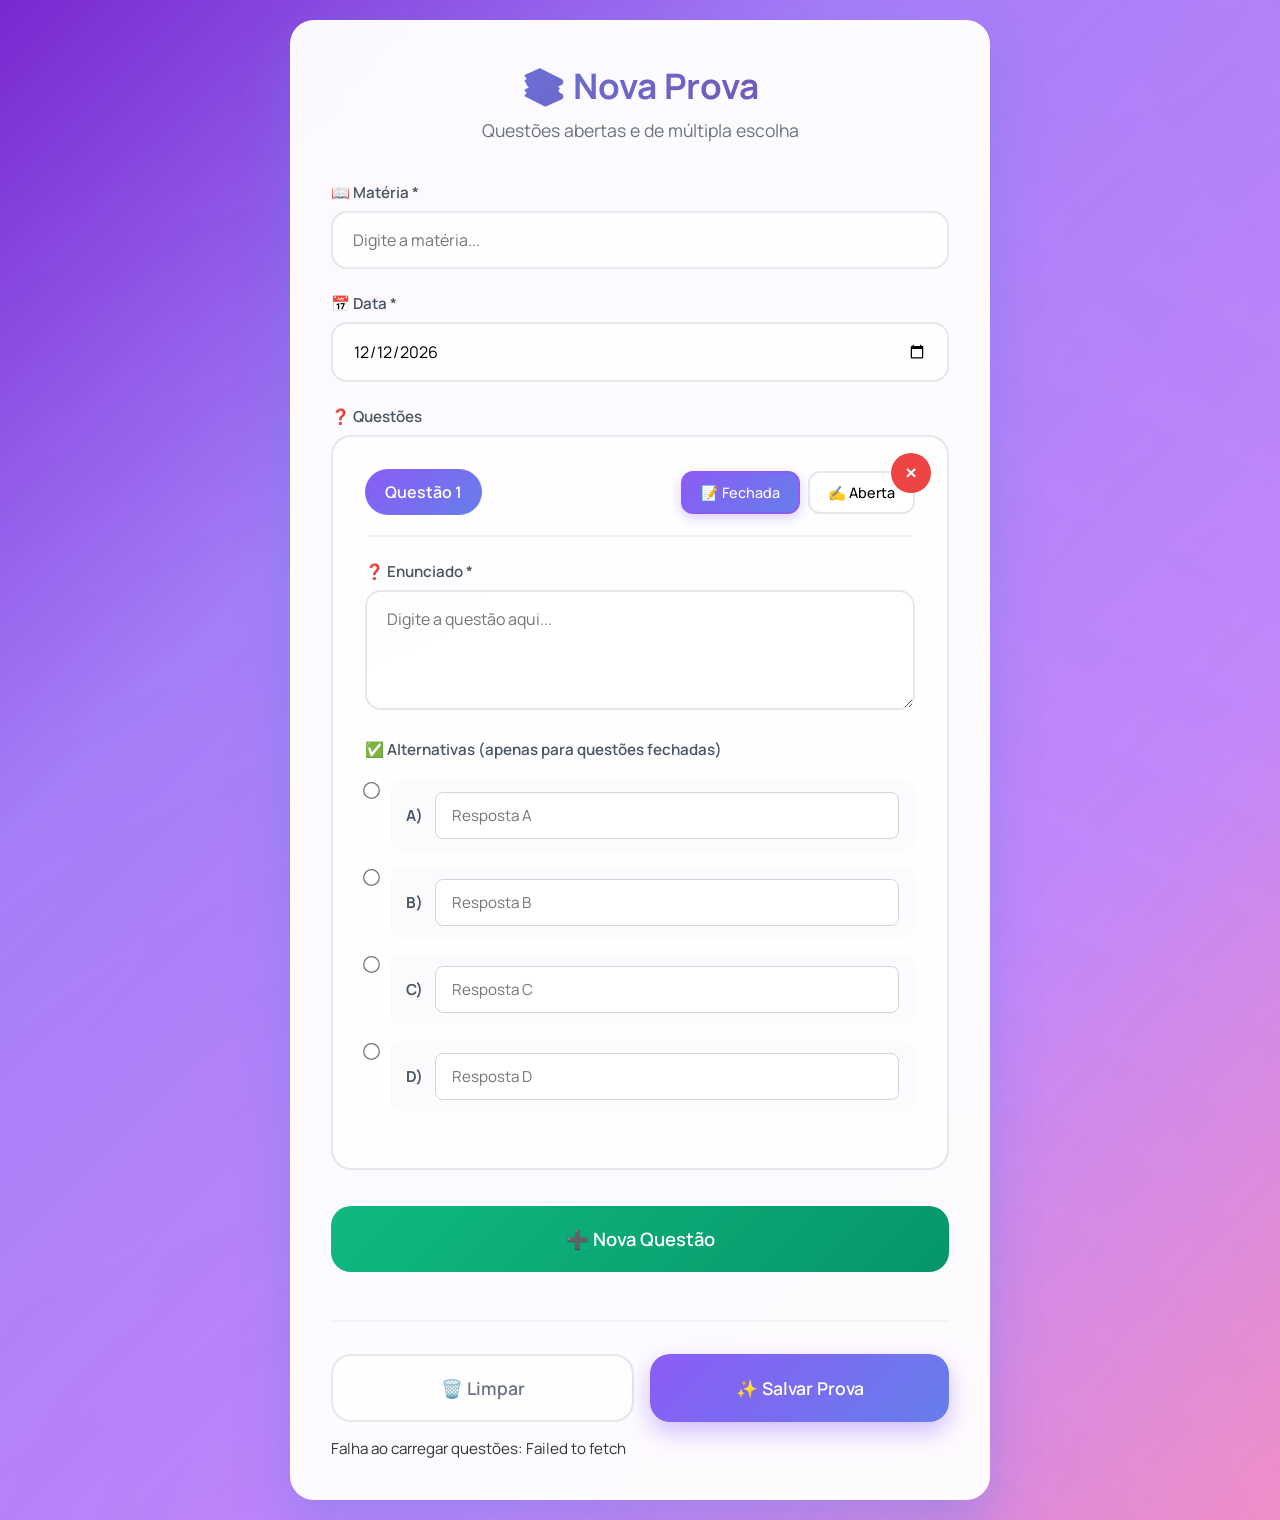
==== prova.html @ 865635bc "Primeiro commit do projeto" ====
<!DOCTYPE html>
<html lang="pt-BR">
<head>
    <meta charset="UTF-8">
    <meta name="viewport" content="width=device-width, initial-scale=1.0">
    <title>Cadastrar Prova - Professor</title>
    <link href="https://fonts.googleapis.com/css2?family=Manrope:wght@300;400;500;600;700&display=swap" rel="stylesheet">
    <link rel="stylesheet" href="style.css">
</head>
<body>
    <div class="container">
        <div class="header">
            <h1>📚 Nova Prova</h1>
            <p>Questões abertas e de múltipla escolha</p>
        </div>

        <form id="provaForm">
            <!-- Matéria -->
            <div class="form-group">
                <label>📖 Matéria *</label>
                <input type="text" id="materiaInput" name="materia" 
                       placeholder="Digite a matéria..." required>
            </div>

            <!-- Data -->
            <div class="form-group">
                <label>📅 Data *</label>
                <input type="date" id="data" name="data" required>
            </div>

            <!-- Questões -->
            <div class="form-group full-width">
                <label>❓ Questões</label>
                <div id="questoesContainer"></div>
                <button type="button" class="btn-add-questao" onclick="adicionarQuestao()">
                    ➕ Nova Questão
                </button>
            </div>

            <div class="btn-container">
                <button type="button" class="btn btn-secondary" onclick="limparTudo()">🗑️ Limpar</button>
                <button type="submit" class="btn btn-primary">✨ Salvar Prova</button>
            </div>
        </form>

        <div id="successMessage" class="success" style="display:none">
            🎉 Prova salva com sucesso!
        </div>

        <div id="apiStatus" class="api-status" style="margin-top: 1rem; color: #333; font-size: 0.95rem;">
            Carregando status da API...
        </div>
    </div>

    <script src="script.js"></script>
</body>
</html>
---- style.css ----
* { 
    margin: 0; 
    padding: 0; 
    box-sizing: border-box; 
}

body {
    font-family: 'Manrope', sans-serif;
    /* Fundo do mar roxo se mexendo */
    background: 
        /* Ondas roxas sutis */
        radial-gradient(circle at 20% 80%, rgba(139,92,246,0.15) 0%, transparent 50%),
        radial-gradient(circle at 80% 20%, rgba(168,85,247,0.12) 0%, transparent 50%),
        radial-gradient(circle at 50% 100%, rgba(106,17,203,0.1) 0%, transparent 40%),
        /* Gradiente mar roxo principal */
        linear-gradient(135deg, 
            rgba(106,17,203,0.85) 0%, 
            rgba(139,92,246,0.75) 30%, 
            rgba(168,85,247,0.65) 70%, 
            rgba(236,72,153,0.55) 100%);
    min-height: 100vh;
    padding: 20px;
    display: flex;
    align-items: center;
    justify-content: center;
    animation: oceanWave 15s ease-in-out infinite;
}

@keyframes oceanWave {
    0%, 100% { 
        background-position: 0% 50%, 20% 80%, 80% 20%, 50% 100%; 
        transform: scale(1);
    }
    33% { 
        background-position: 10% 45%, 30% 75%, 70% 25%, 60% 95%; 
        transform: scale(1.02);
    }
    66% { 
        background-position: -5% 55%, 10% 85%, 90% 15%, 40% 105%; 
        transform: scale(1.01);
    }
}

.container {
    background: rgba(255,255,255,0.95);
    backdrop-filter: blur(20px);
    border-radius: 24px;
    padding: 40px;
    max-width: 700px;
    width: 100%;
    box-shadow: 0 25px 50px rgba(102,126,234,0.3);
    border: 1px solid rgba(255,255,255,0.2);
}

/* Resto do CSS permanece igual... */
.header {
    text-align: center;
    margin-bottom: 40px;
}

.header h1 {
    color: #5a3fd4;
    font-size: 2.2rem;
    font-weight: 700;
    margin-bottom: 8px;
    background: linear-gradient(135deg, #667eea, #764ba2);
    -webkit-background-clip: text;
    -webkit-text-fill-color: transparent;
    background-clip: text;
}

.header p {
    color: #6b7280;
    font-size: 1.1rem;
    font-weight: 400;
}

.form-group {
    margin-bottom: 24px;
}

label {
    display: block;
    font-weight: 600;
    color: #4b5563;
    margin-bottom: 8px;
    font-size: 0.95rem;
}

input, textarea, select {
    width: 100%;
    padding: 16px 20px;
    border: 2px solid #e5e7eb;
    border-radius: 16px;
    font-family: 'Manrope', sans-serif;
    font-size: 1rem;
    transition: all 0.3s ease;
    background: rgba(255,255,255,0.8);
}

input:focus, textarea:focus, select:focus {
    outline: none;
    border-color: #8b5cf6;
    box-shadow: 0 0 0 3px rgba(139,92,246,0.1);
    transform: translateY(-2px);
}

textarea {
    resize: vertical;
    min-height: 120px;
    font-family: 'Manrope', sans-serif;
}

.full-width {
    margin-bottom: 32px;
}

.questao-card {
    background: rgba(255,255,255,0.7);
    border: 2px solid #e5e7eb;
    border-radius: 20px;
    padding: 32px;
    margin-bottom: 20px;
    position: relative;
    transition: all 0.3s ease;
}

.questao-card:hover {
    border-color: #8b5cf6;
    box-shadow: 0 10px 30px rgba(139,92,246,0.15);
}

.questao-header {
    display: flex;
    justify-content: space-between;
    align-items: center;
    margin-bottom: 24px;
    padding-bottom: 20px;
    border-bottom: 2px solid #f3f4f6;
}

.numero-questao {
    background: linear-gradient(135deg, #8b5cf6, #667eea);
    color: white;
    padding: 12px 20px;
    border-radius: 24px;
    font-weight: 600;
    font-size: 1rem;
}

.tipo-selector {
    display: flex;
    gap: 8px;
}

.btn-tipo {
    padding: 10px 18px;
    border: 2px solid #e5e7eb;
    border-radius: 12px;
    background: white;
    cursor: pointer;
    font-family: 'Manrope', sans-serif;
    font-size: 0.9rem;
    font-weight: 500;
    transition: all 0.2s ease;
    white-space: nowrap;
}

.btn-tipo:hover {
    border-color: #8b5cf6;
    transform: translateY(-1px);
}

.btn-tipo.active {
    background: linear-gradient(135deg, #8b5cf6, #667eea);
    color: white;
    border-color: #8b5cf6;
    box-shadow: 0 4px 12px rgba(139,92,246,0.3);
}

.btn-remover {
    position: absolute;
    top: 16px;
    right: 16px;
    background: #ef4444;
    color: white;
    border: none;
    width: 40px;
    height: 40px;
    border-radius: 50%;
    cursor: pointer;
    font-weight: bold;
    font-size: 1.2rem;
    transition: all 0.2s ease;
    display: flex;
    align-items: center;
    justify-content: center;
}

.btn-remover:hover {
    background: #dc2626;
    transform: scale(1.1);
}

.alternativas {
    display: grid;
    gap: 16px;
    margin-top: 20px;
}

.alternativas.oculta {
    display: none;
}

.alternativa {
    display: flex;
    gap: 12px;
    align-items: flex-start;
}

.alternativa input[type="radio"] {
    width: auto;
    margin: 4px 0 0 0;
    transform: scale(1.3);
    flex-shrink: 0;
}

.alternativa label {
    margin: 0;
    flex: 1;
    display: flex;
    align-items: center;
    gap: 12px;
    padding: 12px 16px;
    background: rgba(248,250,252,0.5);
    border-radius: 12px;
    cursor: pointer;
    transition: all 0.2s ease;
}

.alternativa label:hover {
    background: rgba(248,250,252,0.8);
    transform: translateX(4px);
}

.alternativa input[type="text"] {
    flex: 1;
    margin: 0;
    padding: 12px 16px;
    border: 1px solid #d1d5db;
    border-radius: 8px;
    font-size: 0.95rem;
}

.btn-add-questao {
    width: 100%;
    padding: 20px;
    background: linear-gradient(135deg, #10b981, #059669);
    color: white;
    border: none;
    border-radius: 20px;
    font-family: 'Manrope', sans-serif;
    font-size: 1.15rem;
    font-weight: 600;
    cursor: pointer;
    transition: all 0.3s ease;
    margin-top: 16px;
}

.btn-add-questao:hover {
    transform: translateY(-3px);
    box-shadow: 0 15px 35px rgba(16,185,129,0.4);
}

.btn-container {
    display: flex;
    gap: 16px;
    margin-top: 48px;
    padding-top: 32px;
    border-top: 2px solid #f3f4f6;
}

.btn {
    flex: 1;
    padding: 20px 24px;
    border: none;
    border-radius: 20px;
    font-family: 'Manrope', sans-serif;
    font-size: 1.1rem;
    font-weight: 600;
    cursor: pointer;
    transition: all 0.3s ease;
}

.btn-primary {
    background: linear-gradient(135deg, #8b5cf6, #667eea);
    color: white;
    box-shadow: 0 10px 25px rgba(139,92,246,0.4);
}

.btn-primary:hover {
    transform: translateY(-3px);
    box-shadow: 0 20px 40px rgba(139,92,246,0.5);
}

.btn-secondary {
    background: rgba(255,255,255,0.8);
    color: #6b7280;
    border: 2px solid #e5e7eb;
}

.btn-secondary:hover {
    background: white;
    border-color: #d1d5db;
    transform: translateY(-2px);
}

.success {
    background: linear-gradient(135deg, #10b981, #059669);
    color: white;
    padding: 24px;
    border-radius: 20px;
    text-align: center;
    margin-top: 32px;
    font-weight: 600;
    box-shadow: 0 10px 30px rgba(16,185,129,0.3);
    animation: slideIn 0.5s ease;
}

@keyframes slideIn {
    from { opacity: 0; transform: translateY(20px); }
    to { opacity: 1; transform: translateY(0); }
}

@media (max-width: 768px) {
    .container {
        padding: 28px 20px;
        margin: 10px;
    }
    
    .header h1 { font-size: 1.9rem; }
    
    .questao-header {
        flex-direction: column;
        align-items: flex-start;
        gap: 16px;
    }
    
    .tipo-selector {
        width: 100%;
        justify-content: space-between;
    }
    
    .btn-remover {
        position: static;
        align-self: flex-end;
    }
    
    .alternativa {
        flex-direction: column;
        gap: 8px;
    }
    
    .alternativa label {
        flex-direction: column;
        align-items: flex-start;
        padding: 16px;
    }
}

@media (max-width: 480px) {
    .btn-container { flex-direction: column; }
    .tipo-selector { flex-direction: column; gap: 8px; }
} 
* { 
    margin: 0; 
    padding: 0; 
    box-sizing: border-box; 
}

body {
    font-family: 'Manrope', sans-serif;
    /* Fundo mar roxo + imagem temática de prova */
    background: 
        /* Imagem de papel/textura acadêmica roxa */
        url('https://images.unsplash.com/photo-1454165804606-c3d57bc86b40?ixlib=rb-4.0.3&auto=format&fit=crop&w=2070&q=85'),
        /* Ondas roxas sutis */
        radial-gradient(circle at 20% 80%, rgba(139,92,246,0.2) 0%, transparent 50%),
        radial-gradient(circle at 80% 20%, rgba(168,85,247,0.15) 0%, transparent 50%),
        radial-gradient(circle at 50% 100%, rgba(106,17,203,0.12) 0%, transparent 40%),
        /* Gradiente mar roxo principal */
        linear-gradient(135deg, 
            rgba(106,17,203,0.9) 0%, 
            rgba(139,92,246,0.8) 30%, 
            rgba(168,85,247,0.7) 70%, 
            rgba(236,72,153,0.6) 100%);
    background-size: cover, 200% 200%, 180% 180%, 150% 150%, 100%;
    background-position: center, 0% 50%, 20% 80%, 80% 20%, 0% 0%;
    background-blend-mode: overlay, screen, screen, screen, normal;
    min-height: 100vh;
    padding: 20px;
    display: flex;
    align-items: center;
    justify-content: center;
    animation: academicWave 18s ease-in-out infinite;
}

@keyframes academicWave {
    0%, 100% { 
        background-position: center, 0% 50%, 20% 80%, 80% 20%, 0% 0%; 
        transform: scale(1);
    }
    33% { 
        background-position: center, 10% 45%, 30% 75%, 70% 25%, 0% 0%; 
        transform: scale(1.015);
    }
    66% { 
        background-position: center, -5% 55%, 10% 85%, 90% 15%, 0% 0%; 
        transform: scale(1.01);
    }
}

.container {
    background: rgba(255,255,255,0.97);
    backdrop-filter: blur(25px);
    border-radius: 24px;
    padding: 40px;
    max-width: 700px;
    width: 100%;
    box-shadow: 0 25px 50px rgba(102,126,234,0.4);
    border: 1px solid rgba(255,255,255,0.3);
}

/* Resto do CSS permanece igual... */
.header {
    text-align: center;
    margin-bottom: 40px;
}

.header h1 {
    color: #5a3fd4;
    font-size: 2.2rem;
    font-weight: 700;
    margin-bottom: 8px;
    background: linear-gradient(135deg, #667eea, #764ba2);
    -webkit-background-clip: text;
    -webkit-text-fill-color: transparent;
    background-clip: text;
}

.header p {
    color: #6b7280;
    font-size: 1.1rem;
    font-weight: 400;
}
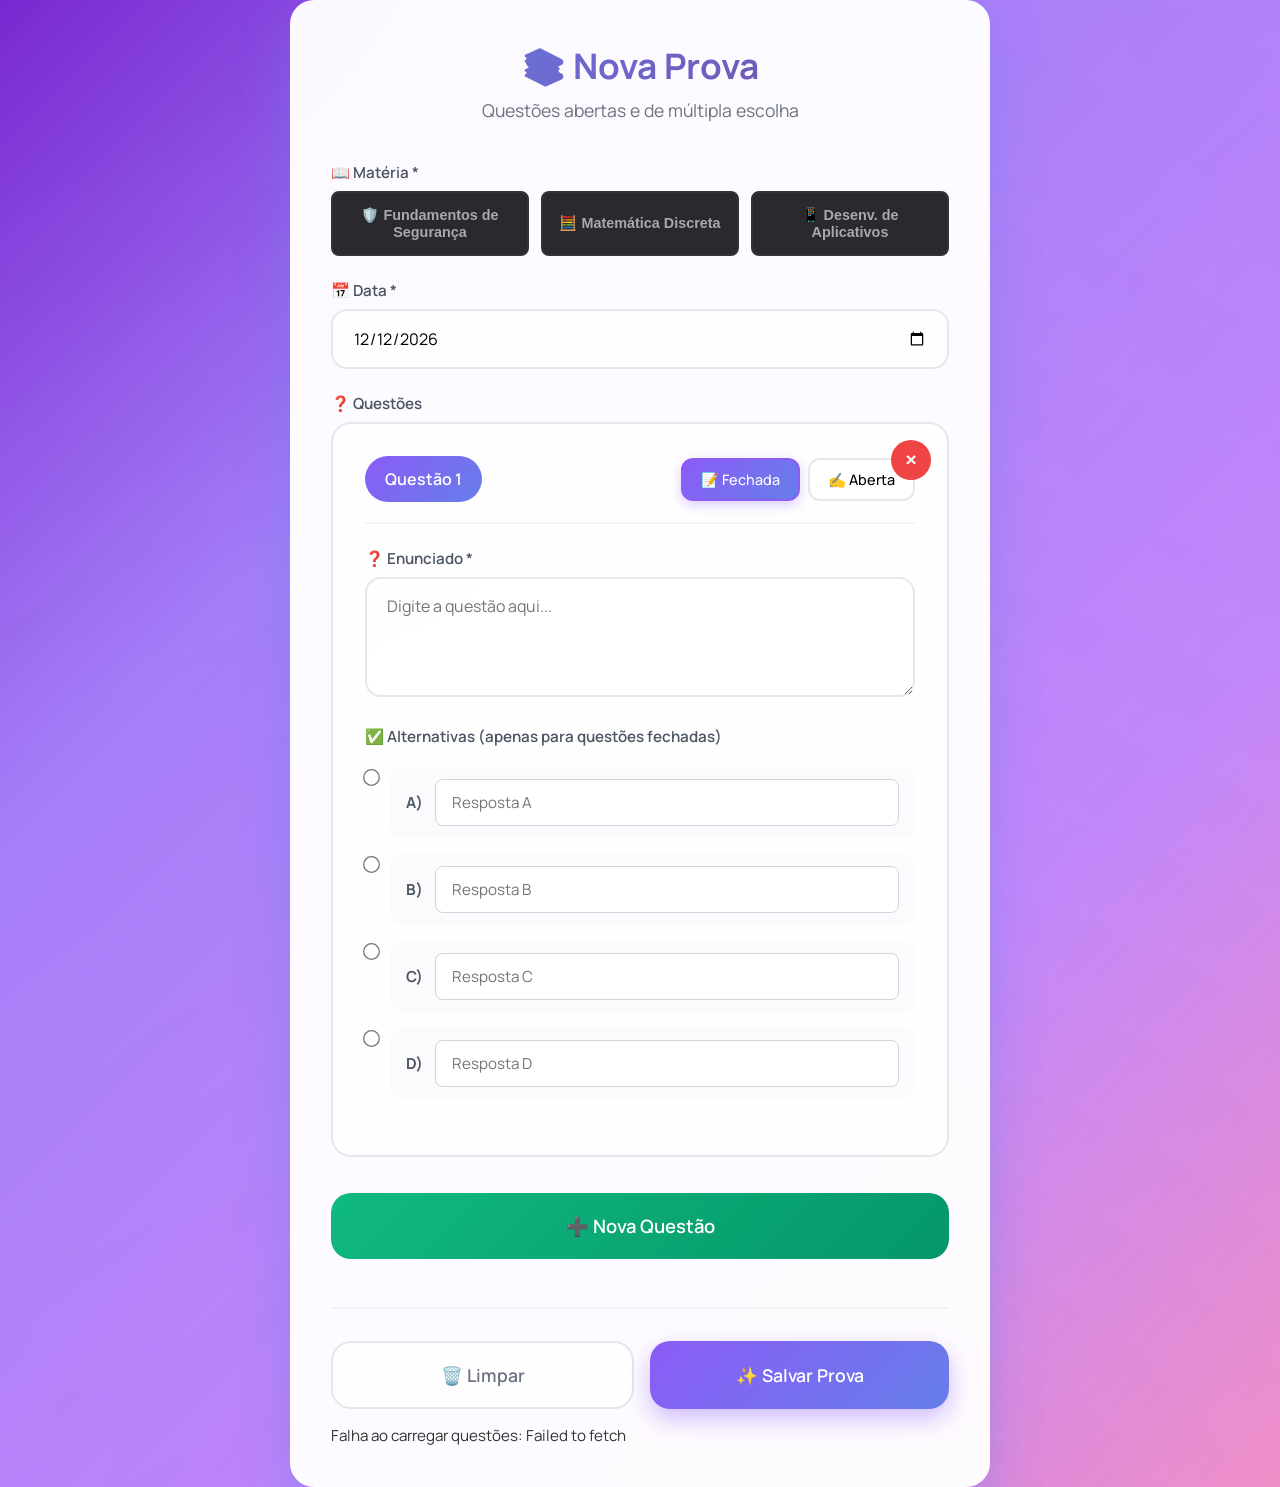
==== commit 58b5133f: "Campos de matéria como selecionáveis" ====
--- a/prova.html
+++ b/prova.html
@@ -7,7 +7,8 @@
     <link href="https://fonts.googleapis.com/css2?family=Manrope:wght@300;400;500;600;700&display=swap" rel="stylesheet">
     <link rel="stylesheet" href="style.css">
 </head>
-<body>
+<body style="margin: 0; padding: 0; display: flex; justify-content: center; align-items: center; min-height: 100vh; width: 100%;">
+
     <div class="container">
         <div class="header">
             <h1>📚 Nova Prova</h1>
@@ -15,13 +16,26 @@
         </div>
 
         <form id="provaForm">
-            <!-- Matéria -->
+            <!-- MODIFICAÇÃO: Campo substituído por seletores com estilos inline seguros -->
             <div class="form-group">
                 <label>📖 Matéria *</label>
-                <input type="text" id="materiaInput" name="materia" 
-                       placeholder="Digite a matéria..." required>
+                
+                <input type="hidden" id="materiaInput" name="materia" value="">
+                
+                <div class="materia-selector" style="display: flex; gap: 12px; flex-wrap: wrap; margin-top: 8px;">
+                    <button type="button" class="btn-materia" data-materia="Fundamentos de Segurança" style="flex: 1; min-width: 160px; padding: 14px; border: 2px solid #323238; background-color: #29292e; color: #a8a8b3; border-radius: 8px; cursor: pointer; font-weight: 600; font-size: 0.9rem; display: flex; align-items: center; justify-content: center; gap: 8px; transition: all 0.2s ease;">
+                        🛡️ Fundamentos de Segurança
+                    </button>
+                    <button type="button" class="btn-materia" data-materia="Matemática Discreta" style="flex: 1; min-width: 160px; padding: 14px; border: 2px solid #323238; background-color: #29292e; color: #a8a8b3; border-radius: 8px; cursor: pointer; font-weight: 600; font-size: 0.9rem; display: flex; align-items: center; justify-content: center; gap: 8px; transition: all 0.2s ease;">
+                        🧮 Matemática Discreta
+                    </button>
+                    <button type="button" class="btn-materia" data-materia="Desenvolvimento de Aplicativos" style="flex: 1; min-width: 160px; padding: 14px; border: 2px solid #323238; background-color: #29292e; color: #a8a8b3; border-radius: 8px; cursor: pointer; font-weight: 600; font-size: 0.9rem; display: flex; align-items: center; justify-content: center; gap: 8px; transition: all 0.2s ease;">
+                        📱 Desenv. de Aplicativos
+                    </button>
+                </div>
             </div>
 
+    
             <!-- Data -->
             <div class="form-group">
                 <label>📅 Data *</label>
